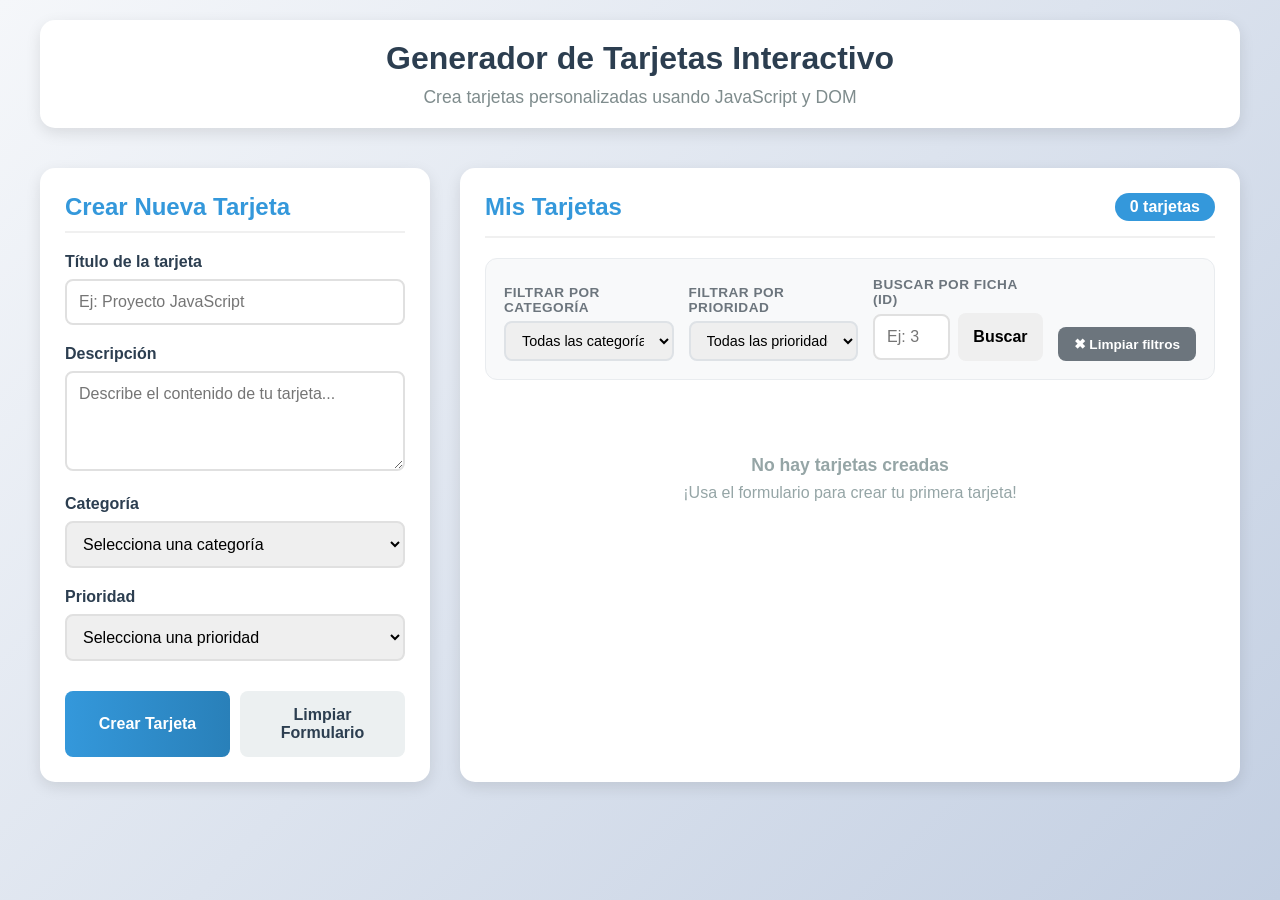
==== index.html @ 635220af "Practica php-Xampp" ====
<!DOCTYPE html> 
<html lang="es"> 
<head> 
    <meta charset="UTF-8"> 
    <meta name="viewport" content="width=device-width, initial-scale=1.0"> 
    <title>Generador de Tarjetas con DOM</title> 
    <link rel="stylesheet" href="styles.css"> 
</head> 
 
<body> 
    <div class="container"> 
        <header> 
            <h1> Generador de Tarjetas Interactivo</h1> 
            <p class="subtitle">Crea tarjetas personalizadas usando JavaScript y DOM</p> 
        </header> 
 
        <div class="app-container"> 
            <!-- Formulario para crear tarjetas --> 
            <div class="form-container"> 
                <h2> Crear Nueva Tarjeta</h2> 
 
                <form id="tarjetaForm"> 
                    <div class="form-group"> 
                        <label for="titulo">Título de la tarjeta</label> 
                        <input type="text" id="titulo" placeholder="Ej: Proyecto JavaScript" required> 
                    </div> 
 
                    <div class="form-group"> 
                        <label for="descripcion">Descripción</label> 
                        <textarea id="descripcion" placeholder="Describe el contenido de tu tarjeta..." 
                            required></textarea> 
                    </div> 
 
                    <div class="form-group"> 
                        <label for="categoria">Categoría</label> 
                        <select id="categoria" required> 
                            <option value="">Selecciona una categoría</option> 
                            <option value="trabajo">Trabajo</option> 
                            <option value="personal">Personal</option> 
                            <option value="estudio">Estudio</option> 
                            <option value="hobbies">Hobbies</option> 
                            <option value="otros">Otros</option> 
                        </select> 
                    </div> 
 
                    <div class="form-group"> 
                        <label for="prioridad">Prioridad</label> 
                        <select id="prioridad" required> 
                            <option value="">Selecciona una prioridad</option> 
                            <option value="alta">Alta</option> 
                            <option value="media">Media</option> 
                            <option value="baja">Baja</option> 
                        </select> 
                    </div> 
 
                    <div class="button-group"> 
                        <button type="submit" id="crearBtn"> Crear Tarjeta</button> 
                        <button type="button" id="limpiarBtn"> Limpiar Formulario</button> 
                    </div> 
                </form> 
            </div> 
 
            <!-- Contenedor para mostrar las tarjetas --> 
            <div class="cards-container"> 
                <div class="cards-header"> 
                    <h2> Mis Tarjetas</h2> 
                    <div id="contadorTarjetas">0 tarjetas</div> 
                </div> 
 
                <!-- Filtros --> 
                <div class="filters-container"> 
                    <div class="filter-group"> 
                        <label for="filtroCat">Filtrar por categoría</label> 
                        <select id="filtroCat"> 
                            <option value="todas">Todas las categorías</option> 
                            <option value="trabajo">Trabajo</option> 
                            <option value="personal">Personal</option> 
                            <option value="estudio">Estudio</option> 
                            <option value="hobbies">Hobbies</option> 
                            <option value="otros">Otros</option> 
                        </select> 
                    </div> 
                    <div class="filter-group"> 
                        <label for="filtroPri">Filtrar por prioridad</label> 
                        <select id="filtroPri"> 
                            <option value="todas">Todas las prioridades</option> 
                            <option value="alta">    Alta</option> 
                            <option value="media">    Media</option> 
                            <option value="baja">    Baja</option> 
                        </select> 
                    </div> 
                    <div class="filter-group"> 
                        <label for="filtroId">Buscar por ficha (ID)</label> 
                        <div style="display:flex; gap:8px; align-items:center;"> 
                            <input type="number" id="filtroId" placeholder="Ej: 3" min="1"> 
                            <button type="button" id="buscarId">Buscar</button> 
                        </div> 
                    </div> 
 
                    <button type="button" id="limpiarFiltros">✖ Limpiar filtros</button> 
                </div> 
 
                <div class="cards-grid" id="cardsGrid"> 
                    <!-- Estado inicial vacío --> 
                    <div class="empty-state" id="emptyState"> 
                        <div></div> 
                        <h3>No hay tarjetas creadas</h3> 
                        <p>¡Usa el formulario para crear tu primera tarjeta!</p> 
                    </div> 
                </div> 
            </div> 
        </div> 
    </div> 
 
    <script src="script.js"></script> 
</body> 
 
</html>
---- styles.css ----
* { 
    margin: 0; 
    padding: 0; 
    box-sizing: border-box; 
    font-family: 'Segoe UI', Tahoma, Geneva, Verdana, sans-serif; 
} 
 
body { 
    background: linear-gradient(135deg, #f5f7fa 0%, #c3cfe2 100%); 
    min-height: 100vh; 
    padding: 20px; 
} 
 
.container { 
    max-width: 1200px; 
    margin: 0 auto; 
} 
 
header { 
    text-align: center; 
    margin-bottom: 40px; 
    padding: 20px; 
    background: white; 
    border-radius: 15px; 
    box-shadow: 0 5px 15px rgba(0, 0, 0, 0.1); 
} 
 
h1 { 
    color: #2c3e50; 
    margin-bottom: 10px; 
} 
 
.subtitle { 
    color: #7f8c8d; 
    font-size: 1.1rem; 
} 
 
.app-container { 
    display: grid; 
    grid-template-columns: 1fr 2fr; 
    gap: 30px; 
} 
 
/* Estilos del formulario */ 
.form-container { 
    background: white; 
    padding: 25px; 
    border-radius: 15px; 
    box-shadow: 0 5px 15px rgba(0, 0, 0, 0.1); 
    height: fit-content; 
    position: sticky; 
    top: 20px; 
} 
 
.form-container h2 { 
    color: #3498db; 
    margin-bottom: 20px; 
    padding-bottom: 10px; 
    border-bottom: 2px solid #f0f0f0; 
} 
 
.form-group { 
    margin-bottom: 20px; 
} 
 
label { 
    display: block; 
    margin-bottom: 8px; 
    color: #2c3e50; 
    font-weight: 600; 
} 
 
input, 
textarea, 
select { 
    width: 100%; 
    padding: 12px; 
    border: 2px solid #e0e0e0; 
    border-radius: 8px; 
    font-size: 1rem; 
    transition: border-color 0.3s; 
} 
 
input:focus, 
textarea:focus, 
select:focus { 
    outline: none; 
    border-color: #3498db; 
} 
 
textarea { 
    height: 100px; 
    resize: vertical; 
} 
 
.button-group { 
    display: flex; 
    gap: 10px; 
    margin-top: 30px; 
} 
 
button { 
    flex: 1; 
    padding: 15px; 
    border: none; 
    border-radius: 8px; 
    font-size: 1rem; 
    font-weight: 600; 
    cursor: pointer; 
    transition: all 0.3s; 
} 
 
#crearBtn { 
    background: linear-gradient(to right, #3498db, #2980b9); 
    color: white; 
} 
 
#crearBtn:hover { 
    transform: translateY(-2px); 
    box-shadow: 0 4px 12px rgba(52, 152, 219, 0.4); 
} 
 
#limpiarBtn { 
    background: #ecf0f1; 
    color: #2c3e50; 
} 
 
#limpiarBtn:hover { 
    background: #dde1e4; 
} 
 
/* Filtros */ 
.filters-container { 
    display: flex; 
    gap: 15px; 
    align-items: flex-end; 
    flex-wrap: wrap; 
    margin-bottom: 25px; 
    padding: 18px; 
    background: #f8f9fa; 
    border-radius: 12px; 
    border: 1px solid #e9ecef; 
} 
 
.filter-group { 
    flex: 1; 
    min-width: 160px; 
} 
 
.filter-group label { 
    font-size: 0.85rem; 
    color: #6c757d; 
    margin-bottom: 6px; 
    font-weight: 600; 
    text-transform: uppercase; 
    letter-spacing: 0.5px; 
} 
 
.filter-group select { 
    padding: 9px 12px; 
    font-size: 0.9rem; 
    border-color: #dee2e6; 
} 
 
#limpiarFiltros { 
    flex: 0 0 auto; 
    padding: 9px 16px; 
    background: #6c757d; 
    color: white; 
    border-radius: 8px; 
    font-size: 0.85rem; 
    font-weight: 600; 
    align-self: flex-end; 
} 
 
#limpiarFiltros:hover { 
    background: #5a6268; 
} 
 
/* Estilos del contenedor de tarjetas */ 
.cards-container { 
    background: white; 
    padding: 25px; 
    border-radius: 15px; 
    box-shadow: 0 5px 15px rgba(0, 0, 0, 0.1); 
} 
 
.cards-header { 
    display: flex; 
    justify-content: space-between; 
    align-items: center; 
    margin-bottom: 20px; 
    padding-bottom: 15px; 
    border-bottom: 2px solid #f0f0f0; 
} 
 
.cards-header h2 { 
    color: #3498db; 
} 
 
#contadorTarjetas { 
    background: #3498db; 
    color: white; 
    padding: 5px 15px; 
    border-radius: 20px; 
    font-weight: 600; 
} 
 
.cards-grid { 
    display: grid; 
    grid-template-columns: repeat(auto-fill, minmax(280px, 1fr)); 
    gap: 25px; 
    min-height: 200px; 
} 
 
/* Estilos de las tarjetas individuales */ 
.card { 
    border-radius: 12px; 
    overflow: hidden; 
    box-shadow: 0 3px 10px rgba(0,0,0,0.08); 
    transition: all 0.3s ease; 
    cursor: pointer; 
    animation: aparecer 0.4s ease-out; 
} 
 
.card:hover { 
    transform: translateY(-4px); 
    box-shadow: 0 8px 20px rgba(0,0,0,0.15); 
} 
 
@keyframes aparecer { 
    from { 
        opacity: 0; 
        transform: translateY(20px); 
    } 
    to { 
        opacity: 1; 
        transform: translateY(0); 
    } 
} 
 
.card-header { 
    padding: 18px 20px 14px; 
    color: white; 
    position: relative; 
} 
 
.card-id { 
    display: inline-block; 
    background: rgba(255,255,255,0.25); 
    color: white; 
    font-size: 0.75rem; 
    font-weight: 700; 
    padding: 2px 8px; 
    border-radius: 10px; 
    margin-bottom: 6px; 
    letter-spacing: 0.5px; 
} 
 
.card-body { 
    padding: 16px 20px; 
    background: white; 
} 
 
.card-title { 
    font-size: 1.2rem; 
    color: white; 
    line-height: 1.3; 
} 
 
.card-content { 
    color: #34495e; 
    line-height: 1.6; 
    margin-top: 10px; 
    font-size: 0.95rem; 
} 
 
.card-badges { 
    display: flex; 
    gap: 8px; 
    flex-wrap: wrap; 
    margin-bottom: 4px; 
} 
 
.card-footer { 
    display: flex; 
    justify-content: space-between; 
    align-items: center; 
    padding: 12px 20px; 
    background: #f8f9fa; 
    border-top: 1px solid #eaeaea; 
    font-size: 0.85rem; 
    color: #7f8c8d; 
} 
 
.card-category { 
    display: inline-block; 
    padding: 4px 12px; 
    border-radius: 20px; 
    font-size: 0.78rem; 
    font-weight: 600; 
    background: #ecf0f1; 
    color: #445c20; 
} 
 
/* Badges de prioridad */ 
.card-prioridad { 
    display: inline-block; 
    padding: 4px 12px; 
    border-radius: 20px; 
    font-size: 0.78rem; 
    font-weight: 700; 
} 
 
.prioridad-alta { 
    background: #ffe6e6; /* rojo claro */
    color: #b71c1c; /* rojo oscuro */
    border: 1px solid #e74c3c;
} 
 
.prioridad-media { 
    background: #fff9e6; /* amarillo claro */
    color: #b36b00; /* amarillo oscuro */
    border: 1px solid #f1c40f;
} 
 
.prioridad-baja { 
    background: #e9fbe9; /* verde claro */
    color: #1e7a1e; /* verde oscuro */
    border: 1px solid #2ecc71;
} 
 
.delete-btn { 
    background: #e74c3c; 
    color: white; 
    border: none; 
    padding: 7px 14px; 
    border-radius: 6px; 
    cursor: pointer; 
    transition: background 0.3s; 
    font-size: 0.85rem; 
    font-weight: 600; 
    flex: 0 0 auto; 
} 
 
.delete-btn:hover { 
    background: #c0392b; 
} 
 
/* Estado vacío */ 
.empty-state { 
    text-align: center; 
    padding: 50px 20px; 
    color: #95a5a6; 
    grid-column: 1 / -1; 
} 
 
.empty-state h3 { 
    margin-bottom: 8px; 
    font-size: 1.1rem; 
} 
 
/* Responsive */ 
@media (max-width: 900px) { 
    .app-container { 
        grid-template-columns: 1fr; 
    } 
 
    .form-container { 
        position: static; 
    } 
} 
 
@media (max-width: 600px) { 
    .cards-grid { 
        grid-template-columns: 1fr; 
    } 
 
    .button-group { 
        flex-direction: column; 
    } 
 
    .filters-container { 
        flex-direction: column; 
    } 
}
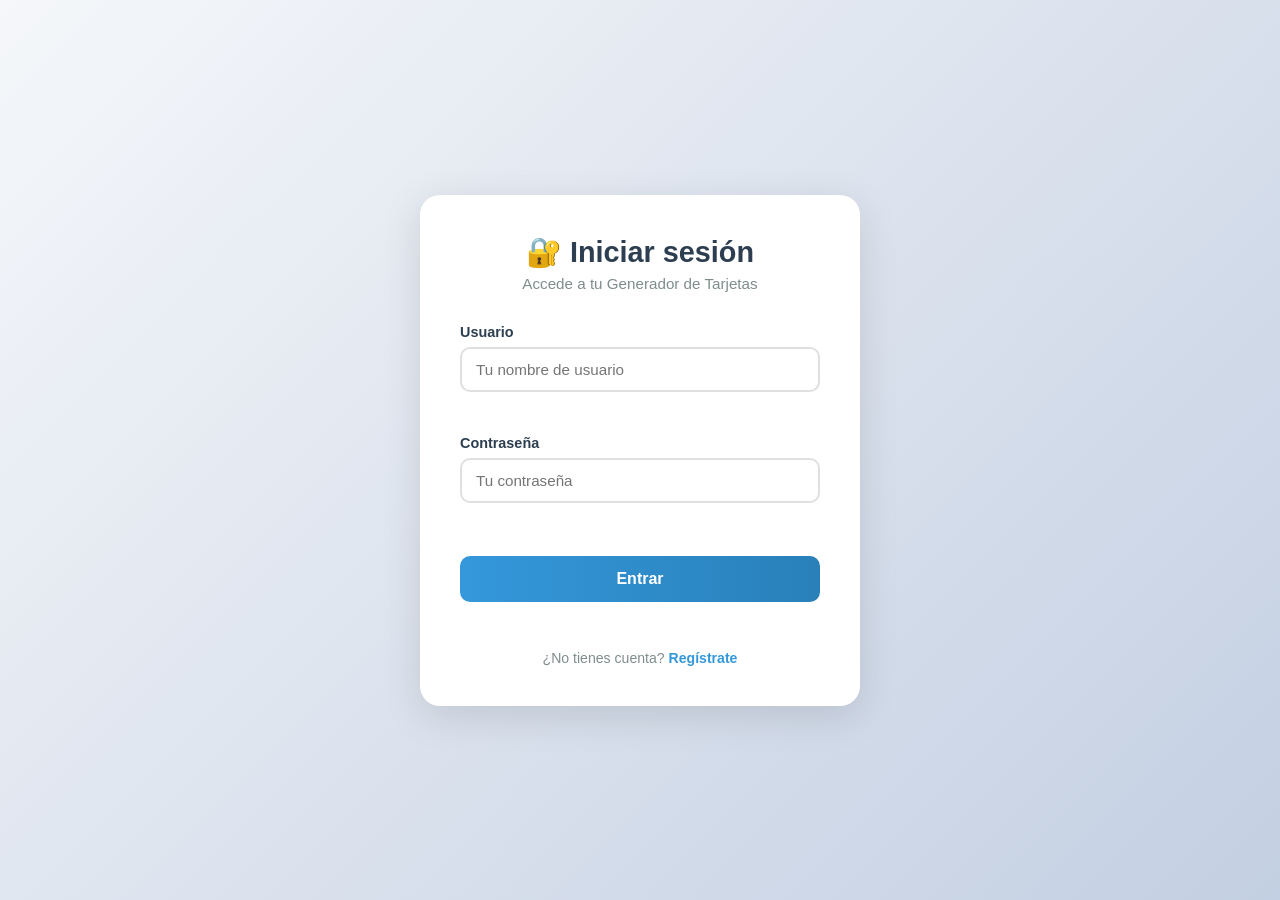
==== commit 4da82bec: "validacion-login-registro" ====
--- a/index.html
+++ b/index.html
@@ -9,7 +9,11 @@
  
 <body> 
     <div class="container"> 
-        <header> 
+        <header>
+            <div id="sessionBar" style="text-align:right; margin-bottom:10px; font-size:0.88rem; color:#7f8c8d;">
+                Hola, <strong id="nombreUsuario"></strong> &nbsp;|&nbsp;
+                <a href="#" onclick="cerrarSesion()" style="color:#e74c3c; font-weight:600; text-decoration:none;">Cerrar sesión</a>
+            </div> 
             <h1> Generador de Tarjetas Interactivo</h1> 
             <p class="subtitle">Crea tarjetas personalizadas usando JavaScript y DOM</p> 
         </header> 
